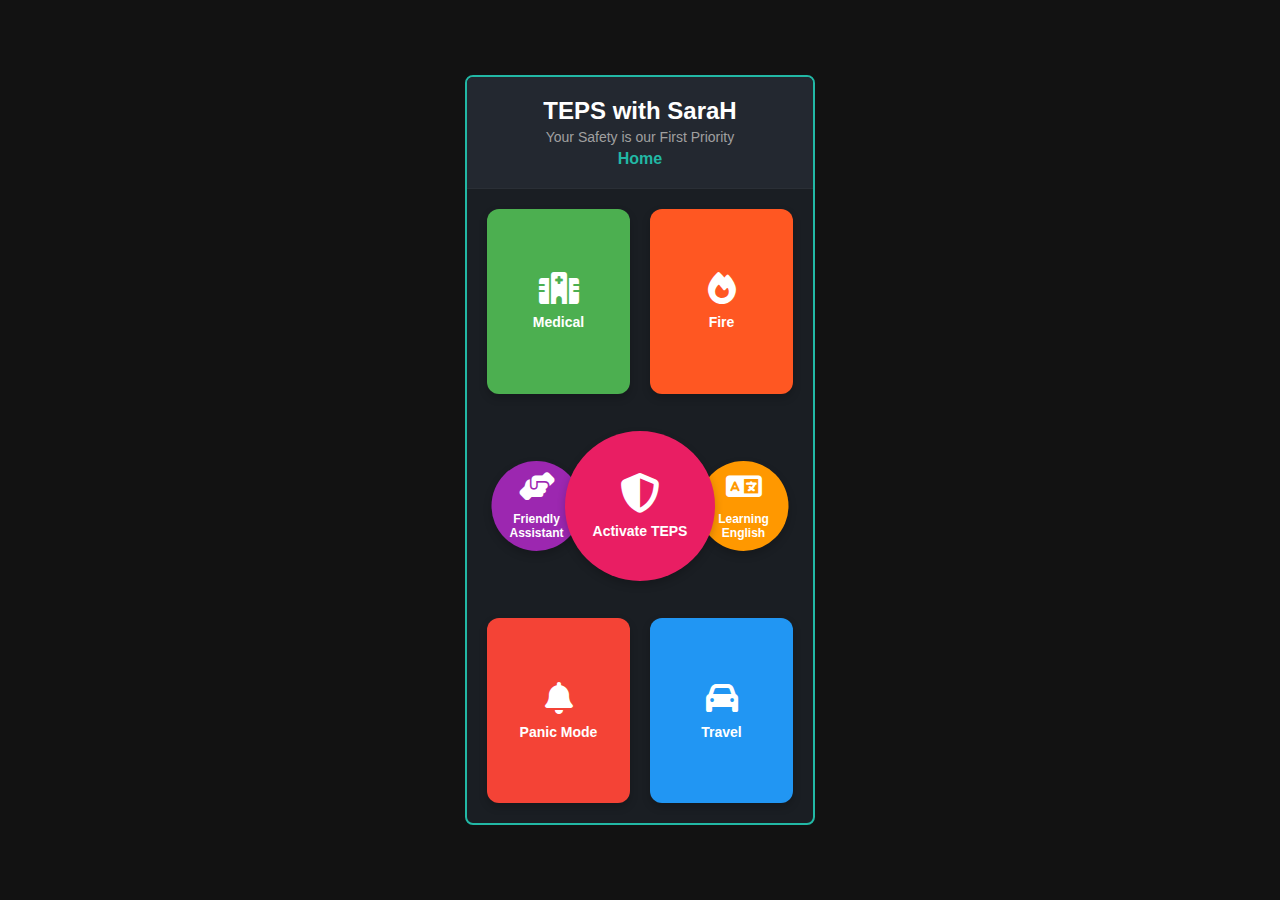
==== templates/main.html @ 53ad3ab6 "Your commit message" ====
<!DOCTYPE html>
<html lang="en">
<head>
    <meta charset="UTF-8">
    <meta name="viewport" content="width=device-width, initial-scale=1.0">
    <title>TEPS with SaraH</title>
    <style>
        * {
            margin: 0;
            padding: 0;
            box-sizing: border-box;
            font-family: "Inter", Arial, sans-serif;
        }

        body {
            background-color: #121212;
            color: #fff;
            display: flex;
            justify-content: center;
            align-items: center;
            min-height: 100vh;
        }

        .app-container {
            width: 90%;
            max-width: 350px;
            height: 90vh;
            max-height: 750px;
            display: flex;
            flex-direction: column;
        }

        .column {
            border: 2px solid #22b8a5;
            border-radius: 8px;
            background-color: #1a1e23;
            width: 100%;
            height: 100%;
            display: flex;
            flex-direction: column;
            overflow: hidden;
            position: relative;
        }

        .header {
            background-color: #232830;
            padding: 20px;
            text-align: center;
            border-bottom: 1px solid #2a2f36;
        }

        .header h1 {
            font-size: 24px;
            font-weight: 700;
            margin-bottom: 4px;
            color: #ffffff;
        }

        .slogan {
            font-size: 14px;
            color: #a0a0a0;
        }

        /* Emergency Grid */
        .emergency-grid {
            display: grid;
            grid-template-columns: 1fr 1fr;
            grid-template-rows: 1fr 1fr 1fr;
            gap: 20px;
            padding: 20px;
            height: calc(100% - 80px);
            position: relative;
        }

        .btn-container {
            width: 100%;
            height: 100%;
        }

        .emergency-btn {
            width: 100%;
            height: 100%;
            border: none;
            color: white;
            font-weight: 600;
            border-radius: 12px;
            display: flex;
            flex-direction: column;
            align-items: center;
            justify-content: center;
            gap: 10px;
            cursor: pointer;
            transition: all 0.2s ease;
            box-shadow: 0 4px 8px rgba(0, 0, 0, 0.2);
        }

        .emergency-btn:hover {
            transform: translateY(-2px);
            box-shadow: 0 6px 12px rgba(0, 0, 0, 0.3);
        }

        .emergency-btn:active {
            transform: scale(0.95);
            box-shadow: 0 2px 4px rgba(0, 0, 0, 0.2);
        }

        .emergency-btn i {
            font-size: 2rem;
        }

        .emergency-btn span {
            font-size: 14px;
        }

        /* Center button container */
        .center-btn-container {
            position: absolute;
            top: 50%;
            left: 50%;
            transform: translate(-50%, -50%);
            z-index: 10;
        }

        /* Small side buttons container */
        .side-btn-container-left {
            position: absolute;
            top: 50%;
            left: 50%;
            transform: translate(-140%, -50%);
            z-index: 9;
        }

        .side-btn-container-right {
            position: absolute;
            top: 50%;
            left: 50%;
            transform: translate(40%, -50%);
            z-index: 9;
        }


        /* Small side buttons */
        .side-btn {
            width: 90px;
            height: 90px;
            border: none;
            color: white;
            font-weight: 600;
            border-radius: 50%;
            display: flex;
            flex-direction: column;
            align-items: center;
            justify-content: center;
            gap: 5px;
            cursor: pointer;
            transition: all 0.2s ease;
            box-shadow: 0 4px 8px rgba(0, 0, 0, 0.2);
            padding: 0;
        }

        .side-btn:hover {
            transform: translateY(-2px);
            box-shadow: 0 6px 12px rgba(0, 0, 0, 0.3);
        }

        .side-btn:active {
            transform: scale(0.95);
            box-shadow: 0 2px 4px rgba(0, 0, 0, 0.2);
        }

        .side-btn i {
            font-size: 1.8rem;
            margin-bottom: 6px;
        }

        .side-btn span {
            font-size: 12px;
            text-align: center;
            line-height: 1.2;
        }

        /* Center button */
        .emergency-btn.center {
            width: 150px;
            height: 150px;
            border-radius: 50%;
        }

        .emergency-btn.center i {
            font-size: 2.5rem;
        }
        
        /* Side button colors */
        .assistant {
            background-color: #9c27b0; /* Purple */
        }
        
        .english {
            background-color: #ff9800; /* Orange */
        }

        /* Button colors */
        .medical {
            background-color: #4caf50; /* Green */
        }

        .fire {
            background-color: #ff5722; /* Orange */
        }

        .women-safety {
            background-color: #e91e63; /* Pink */
        }

        .panic {
            background-color: #f44336; /* Red */
        }

        .travel {
            background-color: #2196f3; /* Blue */
        }

        /* Toast notification */
        .toast {
            position: fixed;
            bottom: -100px;
            left: 50%;
            transform: translateX(-50%);
            background-color: #333;
            color: white;
            padding: 16px;
            border-radius: 8px;
            box-shadow: 0 4px 12px rgba(0, 0, 0, 0.15);
            transition: bottom 0.3s ease-in-out;
            z-index: 1000;
            width: 300px;
            max-width: 90%;
        }

        .toast.show {
            bottom: 20px;
        }

        .toast-title {
            font-weight: bold;
            margin-bottom: 4px;
        }

        .toast-description {
            font-size: 14px;
            opacity: 0.9;
        }

        /* Responsive adjustments */
        @media (max-height: 650px) {
            .emergency-btn.center {
                width: 110px;
                height: 110px;
            }
            
            .emergency-btn i {
                font-size: 1.7rem;
            }
            
            .emergency-btn.center i {
                font-size: 2.2rem;
            }
            
            .side-btn {
                width: 50px;
                height: 50px;
            }
            
            .side-btn-container-left {
                left: calc(50% - 80px);
            }
            
            .side-btn-container-right {
                right: calc(50% - 80px);
            }
        }

        @media (max-height: 550px) {
            .emergency-grid {
                gap: 12px;
                padding: 12px;
            }
            
            .emergency-btn span {
                font-size: 12px;
            }
            
            .side-btn {
                width: 45px;
                height: 45px;
            }
            
            .side-btn i {
                font-size: 1rem;
            }
            
            .side-btn span {
                font-size: 8px;
            }
        }

        /* Ensure the top buttons stay at the top */
        .btn-container.top-left, .btn-container.top-right {
            grid-row: 1;
        }
        .btn-container.top-left {
            grid-column: 1;
        }
        .btn-container.top-right {
            grid-column: 2;
        }

        /* Ensure the bottom buttons stay at the bottom */
        .btn-container.bottom-left, .btn-container.bottom-right {
            grid-row: 3;
        }
        .btn-container.bottom-left {
            grid-column: 1;
        }
        .btn-container.bottom-right {
            grid-column: 2;
        }

        /* Center button container - adjust positioning */
        .center-btn-container {
            position: absolute;
            top: 50%;
            left: 50%;
            transform: translate(-50%, -50%);
            z-index: 10;
        }

        /* Side buttons positioning */
        .side-btn-container-left {
            position: absolute;
            top: 50%;
            left: 50%;
            transform: translate(-165%, -50%);
            z-index: 9;
        }

        .side-btn-container-right {
            position: absolute;
            top: 50%;
            left: 50%;
            transform: translate(65%, -50%);
            z-index: 9;
        }

        /* Responsive adjustments */
        @media (max-height: 650px) {
            .side-btn-container-left {
                transform: translate(-120%, -50%);
            }
            
            .side-btn-container-right {
                transform: translate(20%, -50%);
            }
        }

        .main-link {
            color: #22b8a5;
            text-decoration: none;
            font-weight: 600;
            margin-top: 5px;
            display: inline-block;
        }

        .main-link:hover {
            text-decoration: underline;
        }
        
    </style>
    <link rel="stylesheet" href="https://cdnjs.cloudflare.com/ajax/libs/font-awesome/6.4.0/css/all.min.css">
</head>
<body>
    <div class="app-container">
        <div class="column">
            <div class="header">
                <h1>TEPS with SaraH</h1>
                <p class="slogan">Your Safety is our First Priority</p>
                <a href="{{ url_for('home') }}" id="main" class="main-link">Home</a>
            </div>
            
            <div class="emergency-grid">
                <!-- Top row emergency buttons -->
                <div class="btn-container top-left">
                    <button class="emergency-btn medical" onclick="triggerEmergency('Medical')">
                        <i class="fas fa-hospital"></i>
                        <span>Medical</span>
                    </button>
                </div>
                <div class="btn-container top-right">
                    <button class="emergency-btn fire" onclick="triggerEmergency('Fire')">
                        <i class="fas fa-fire"></i>
                        <span>Fire</span>
                    </button>
                </div>

                <!-- Center button -->
                <div class="center-btn-container">
                    <button class="emergency-btn center women-safety" onclick="triggerEmergency('Women\'s Safety')">
                        <i class="fas fa-shield-alt"></i>
                        <span>Activate TEPS</span>
                    </button>
                </div>
                
                <!-- Side buttons -->
                <div class="side-btn-container-left">
                    <button class="side-btn assistant" onclick="triggerEmergency('Friendly Assistant')">
                        <i class="fas fa-hands-helping"></i>
                        <span>Friendly Assistant</span>
                    </button>
                </div>
                
                <div class="side-btn-container-right">
                    <button class="side-btn english" onclick="triggerEmergency('Learning English')">
                        <i class="fas fa-language"></i>
                        <span>Learning English</span>
                    </button>
                </div>

                <!-- Bottom row emergency buttons -->
                <div class="btn-container bottom-left">
                    <button class="emergency-btn panic" onclick="triggerEmergency('Panic Mode')">
                        <i class="fas fa-bell"></i>
                        <span>Panic Mode</span>
                    </button>
                </div>
                <div class="btn-container bottom-right">
                    <button class="emergency-btn travel" onclick="triggerEmergency('Travel')">
                        <i class="fas fa-car"></i>
                        <span>Travel</span>
                    </button>
                </div>
            </div>
        </div>
    </div>

    <!-- Toast notification -->
    <div id="toast" class="toast">
        <div class="toast-content">
            <div class="toast-title">Emergency Activated</div>
            <div class="toast-description">Your emergency alert has been triggered.</div>
        </div>
    </div>

    <script>
        // Function to trigger emergency
        function triggerEmergency(type) {
            // Update toast content
            document.querySelector('.toast-title').textContent = `${type} Emergency Activated`;
            document.querySelector('.toast-description').textContent = `Your ${type.toLowerCase()} emergency alert has been triggered.`;
            
            // Show toast
            const toast = document.getElementById('toast');
            toast.classList.add('show');
            
            // Hide toast after 3 seconds
            setTimeout(() => {
                toast.classList.remove('show');
            }, 3000);
        }
    </script>
</body>
</html>
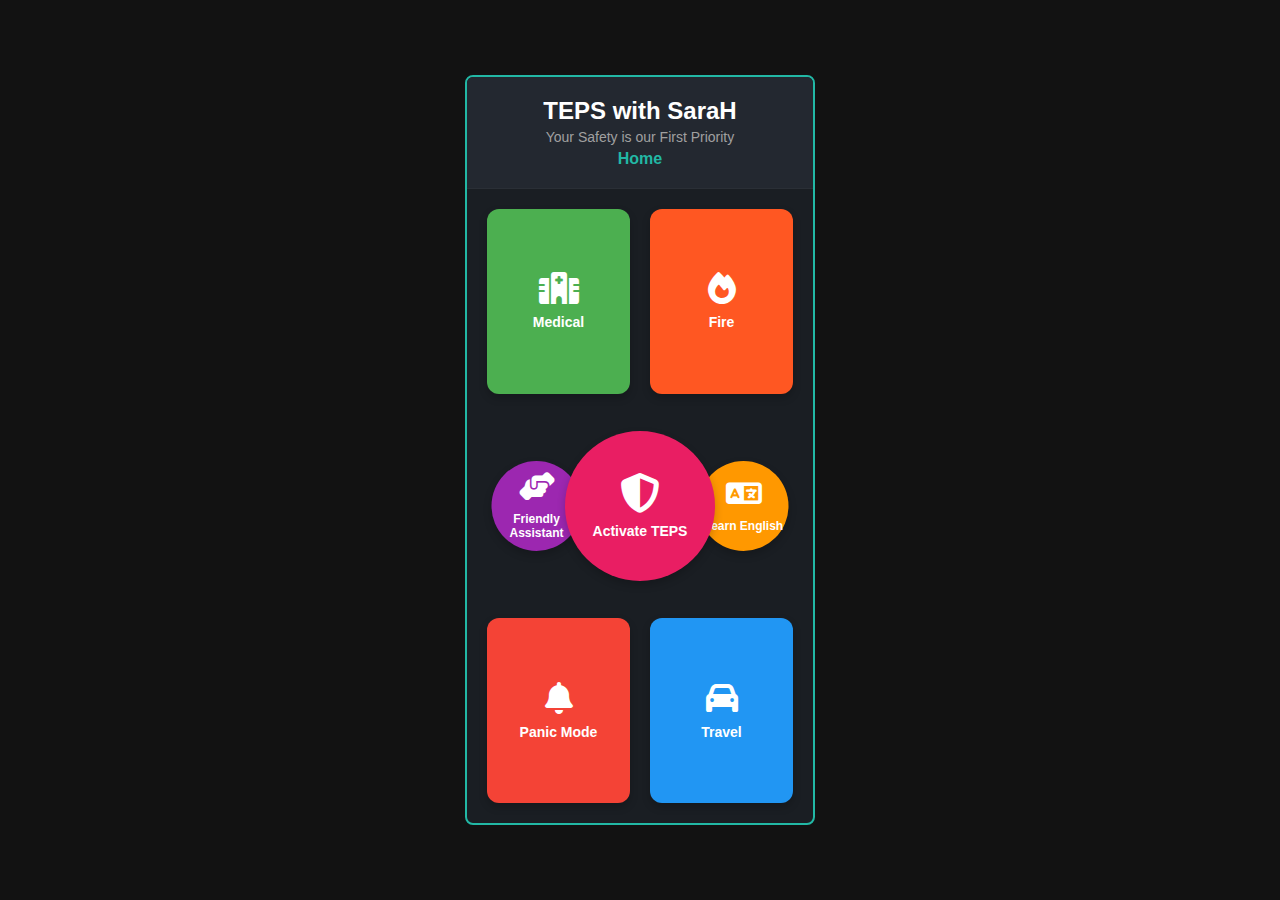
==== commit 5f3f4a51: "Update main.html" ====
--- a/templates/main.html
+++ b/templates/main.html
@@ -421,7 +421,7 @@
                 <div class="side-btn-container-right">
                     <button class="side-btn english" onclick="triggerEmergency('Learning English')">
                         <i class="fas fa-language"></i>
-                        <span>Learning English</span>
+                        <span>Learn English</span>
                     </button>
                 </div>
 
@@ -468,4 +468,4 @@
         }
     </script>
 </body>
-</html>+</html>
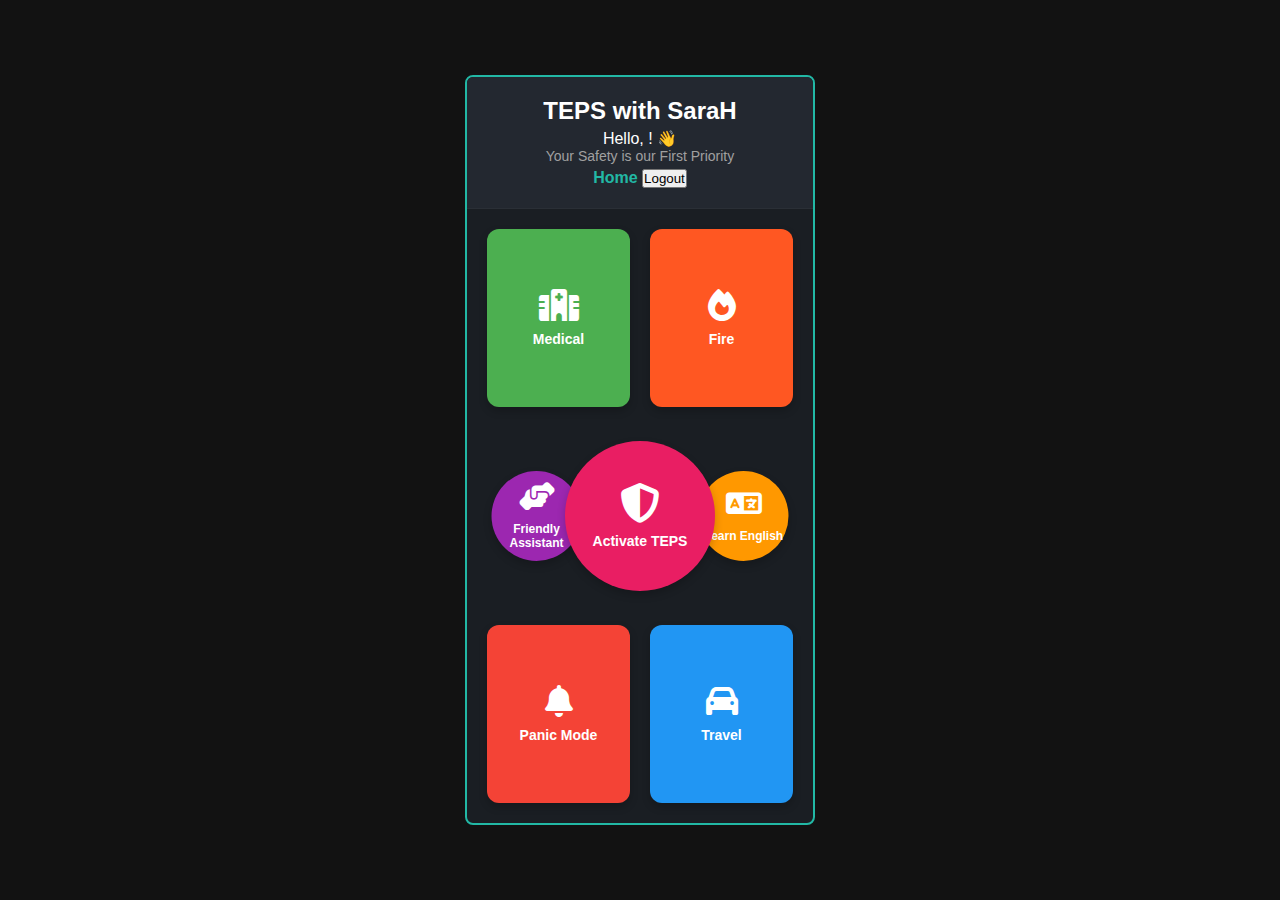
==== commit b43ca8f3: "Update main.html" ====
--- a/templates/main.html
+++ b/templates/main.html
@@ -235,21 +235,44 @@
             z-index: 1000;
             width: 300px;
             max-width: 90%;
-        }
-
+            text-align: center;
+            display: none; /* Initially hidden */
+        }
+
+        /* Show toast */
         .toast.show {
-            bottom: 20px;
-        }
-
-        .toast-title {
-            font-weight: bold;
-            margin-bottom: 4px;
-        }
-
-        .toast-description {
+            bottom: 260px;
+        }
+
+        /* Buttons inside toast */
+        .toast-buttons {
+            margin-top: 10px;
+            display: flex;
+            justify-content: center;
+            gap: 10px;
+        }
+
+        /* Toast button styles */
+        .toast-buttons button {
+            padding: 6px 12px;
+            border: none;
+            border-radius: 5px;
+            cursor: pointer;
             font-size: 14px;
-            opacity: 0.9;
-        }
+        }
+
+        /* Yes Button */
+        #toast-yes {
+            background-color: #28a745;
+            color: white;
+        }
+
+        /* No Button */
+        #toast-no {
+            background-color: #dc3545;
+            color: white;
+        }
+
 
         /* Responsive adjustments */
         @media (max-height: 650px) {
@@ -383,8 +406,10 @@
         <div class="column">
             <div class="header">
                 <h1>TEPS with SaraH</h1>
+                <p>Hello, <span id="userName"></span>! 👋</p>
                 <p class="slogan">Your Safety is our First Priority</p>
                 <a href="{{ url_for('home') }}" id="main" class="main-link">Home</a>
+                <button onclick="logout()">Logout</button>
             </div>
             
             <div class="emergency-grid">
@@ -442,30 +467,114 @@
         </div>
     </div>
 
-    <!-- Toast notification -->
+    <!-- Toast notification (Confirmation Popup) -->
     <div id="toast" class="toast">
         <div class="toast-content">
-            <div class="toast-title">Emergency Activated</div>
-            <div class="toast-description">Your emergency alert has been triggered.</div>
+            <div class="toast-title">Confirm Emergency</div>
+            <div class="toast-description">Are you sure you want to activate TEPS?</div>
+            <div class="toast-buttons">
+                <button id="toast-yes">Yes</button>
+                <button id="toast-no">No</button>
+            </div>
         </div>
     </div>
 
-    <script>
-        // Function to trigger emergency
-        function triggerEmergency(type) {
-            // Update toast content
-            document.querySelector('.toast-title').textContent = `${type} Emergency Activated`;
-            document.querySelector('.toast-description').textContent = `Your ${type.toLowerCase()} emergency alert has been triggered.`;
-            
-            // Show toast
+
+<script>
+        
+function triggerEmergency(type) {
+    const toast = document.getElementById('toast');
+    toast.style.display = 'block';
+    toast.classList.add('show');
+
+    document.querySelector('.toast-title').textContent = `Confirm Emergency`;
+    document.querySelector('.toast-description').textContent = `Are you sure you want to activate ${type}?`;
+
+    document.getElementById('toast-yes').onclick = function () {
+        // Store emergency trigger in localStorage
+        localStorage.setItem("emergencyTriggered", "true");
+
+        // Send Emergency Alert in the background
+        fetch('/send_emergency_sms', {
+            method: 'POST',
+            headers: { 'Content-Type': 'application/json' },
+            body: JSON.stringify({ 
+                type: type,
+                message: "I am in danger. Please activate TEPS."
+            })
+        })
+        .then(response => response.json())
+        .then(data => {
+            if (data.success) {
+                console.log("✅ SMS Sent Successfully!");
+                localStorage.setItem("emergencyTriggered", "true"); // Keep flag for AI
+            } else {
+                console.error("❌ SMS Sending Failed!");
+                localStorage.removeItem("emergencyTriggered"); // Clear if failed
+            }
+        })
+        .catch(error => {
+            console.error("❌ Error:", error);
+            localStorage.removeItem("emergencyTriggered"); // Clear if error
+        });
+
+        // Set flag to activate assistant upon homepage load
+        localStorage.setItem('activateAssistantAfterRedirect', 'true');
+
+        // Hide toast and redirect to homepage
+        hideToast();
+        setTimeout(() => {
+            window.location.href = "/home"; // Redirect after 1 second
+        }, 1000);
+    };
+
+    document.getElementById('toast-no').onclick = function () {
+        hideToast();
+    };
+}
+
+
+        function hideToast() {
             const toast = document.getElementById('toast');
-            toast.classList.add('show');
-            
-            // Hide toast after 3 seconds
+            toast.classList.remove('show');
             setTimeout(() => {
-                toast.classList.remove('show');
-            }, 3000);
-        }
+                toast.style.display = 'none';
+            }, 300);
+        }
+
+
+        function logout() {
+            localStorage.clear(); // Clear local storage
+            window.location.href = "/logout"; // Redirect to register.html
+        }
+
+        // Load User Data from Flask
+        fetch('/get_user')
+            .then(response => response.json())
+            .then(data => {
+                if (data.name) {
+                    document.getElementById("userName").innerText = data.name;
+                } else {
+                    console.error("❌ No user data found");
+                }
+            })
+            .catch(error => console.error("❌ Fetch Error:", error));
+
+        
+            function isSmsSent() {
+                return localStorage.getItem('smsSent') === 'true';
+            }
+
+            function setSmsSent(sent) {
+                if (sent) {
+                    localStorage.setItem('smsSent', 'true');
+                } else {
+                    localStorage.setItem('smsSent', 'false');
+                }
+            }
+
+
     </script>
+    
 </body>
 </html>
